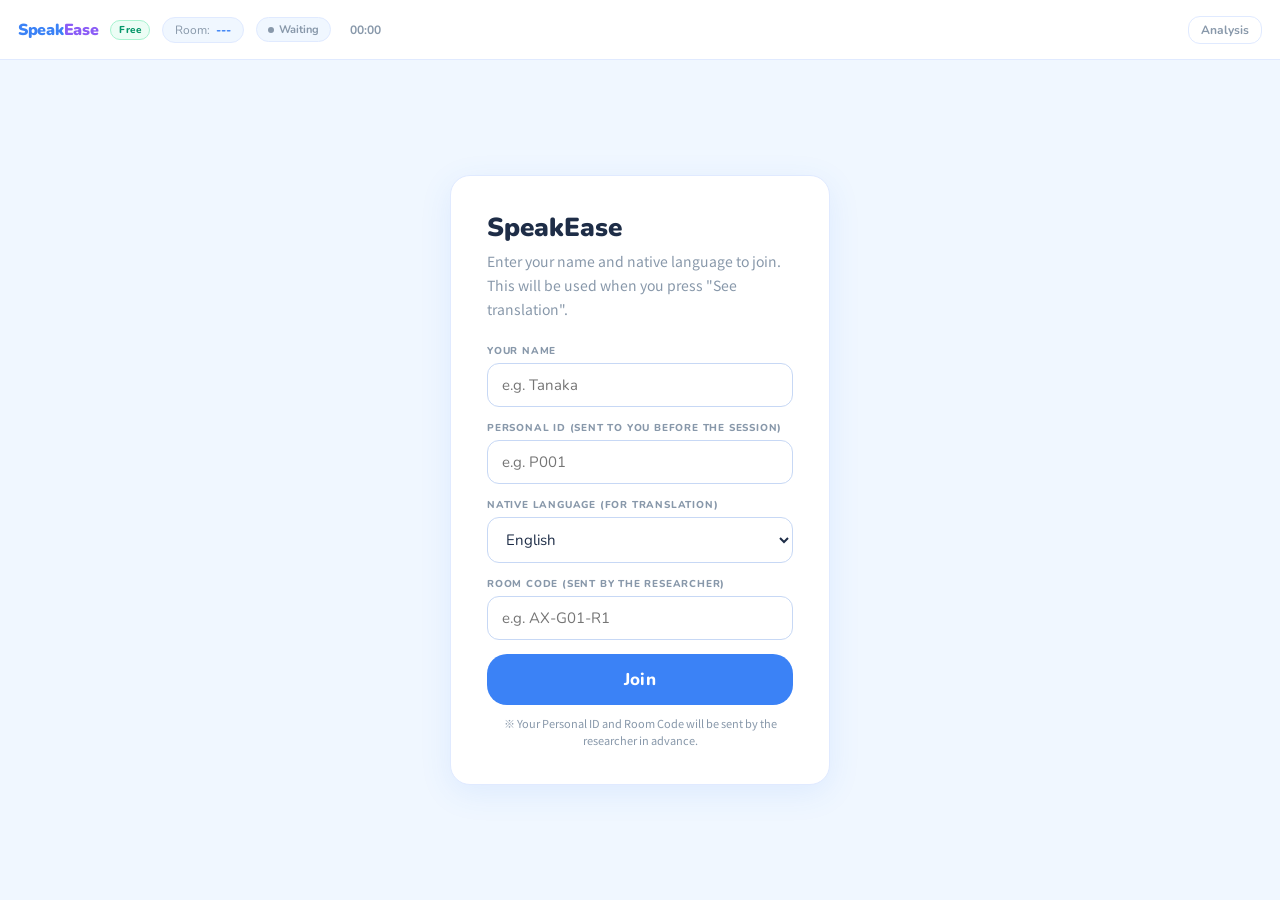
==== index.html @ 77d3d32c "Update index.html" ====
<!DOCTYPE html>
<html lang="en">
<head>
<meta charset="UTF-8">
<meta name="viewport" content="width=device-width, initial-scale=1.0">
<title>SpeakEase</title>
<link href="https://fonts.googleapis.com/css2?family=Nunito:wght@400;500;600;700;800;900&family=Noto+Sans+JP:wght@400;500;700&display=swap" rel="stylesheet">
<link rel="stylesheet" href="style.css">
</head>
<body>
<div class="app" id="app">

  <!-- トップバー -->
  <div class="topbar">
    <div class="logo">Speak<span>Ease</span></div>
    <div style="font-size:10px;font-weight:800;padding:2px 8px;border-radius:99px;background:#ecfdf5;border:1px solid #a7f3d0;color:#059669;letter-spacing:.05em">Free</div>
    <div class="room-pill">Room: <b id="roomDisp">---</b></div>
    <div class="rec-pill off" id="recPill">
      <div class="rec-dot"></div><span id="recTxt">Waiting</span>
    </div>
    <div class="timer-disp" id="timerDisp">00:00</div>
    <div class="tsep"></div>
    <button class="dash-btn" id="dashBtn" onclick="toggleDash()">Analysis</button>
  </div>

  <!-- 参加画面（英語固定・言語選択前） -->
  <div class="join-wrap" id="joinWrap">
    <div class="join-card">
      <div class="join-title">SpeakEase</div>
      <div class="join-sub">Enter your name and native language to join.<br>This will be used when you press "See translation".</div>
      <div class="f">
        <label>Your Name</label>
        <input type="text" id="nameIn" placeholder="e.g. Tanaka">
      </div>
      <div class="f">
        <label>Personal ID (sent to you before the session)</label>
        <input type="text" id="personIdIn" placeholder="e.g. P001">
      </div>
      <div class="f">
        <label>Native Language (for translation)</label>
        <select id="langIn">
          <option value="en">English</option>
          <optgroup label="Asia">
            <option value="ja">日本語</option>
            <option value="ko">한국어</option>
            <option value="zh">中文</option>
            <option value="ar">العربية</option>
            <option value="hi">हिन्दी</option>
            <option value="th">ภาษาไทย</option>
            <option value="vi">Tiếng Việt</option>
            <option value="id">Bahasa Indonesia</option>
            <option value="ms">Bahasa Melayu</option>
          </optgroup>
          <optgroup label="Europe">
            <option value="es">Español</option>
            <option value="pt">Português</option>
            <option value="fr">Français</option>
            <option value="de">Deutsch</option>
            <option value="it">Italiano</option>
            <option value="nl">Nederlands</option>
            <option value="ru">Русский</option>
            <option value="uk">Українська</option>
            <option value="pl">Polski</option>
            <option value="tr">Türkçe</option>
            <option value="el">Ελληνικά</option>
            <option value="sv">Svenska</option>
          </optgroup>
        </select>
      </div>
      <div class="f">
        <label>Room Code (sent by the researcher)</label>
        <input type="text" id="roomIn" placeholder="e.g. AX-G01-R1">
      </div>
      <button class="join-btn" onclick="join()">Join</button>
      <div class="join-note">※ Your Personal ID and Room Code will be sent by the researcher in advance.</div>
    </div>
  </div>

  <!-- 会議画面（参加後） -->
  <div class="meeting" id="meetingWrap" style="display:none">

    <!-- ログパネル -->
    <div class="log-panel">
      <div class="log-header">
        <div class="log-header-title" id="logHeaderTitle">TalkBoard</div>
      </div>
      <div class="log-area" id="logArea">
        <div class="log-empty" id="logEmpty">
          <div class="log-empty-icon">
            <svg viewBox="0 0 24 24" fill="none" stroke="currentColor" stroke-width="1.5" stroke-linecap="round" stroke-linejoin="round">
              <path d="M21 15a2 2 0 0 1-2 2H7l-4 4V5a2 2 0 0 1 2-2h14a2 2 0 0 1 2 2z"/>
            </svg>
          </div>
          <div class="log-empty-text" id="logEmptyText">Start speaking and it will appear here</div>
        </div>
      </div>

      <!-- GotIt!（理解度共有ボタン、誰でも押せる・双方向） -->
      <div class="understanding-row">
        <span class="understanding-lbl">GotIt?</span>
        <button class="understanding-btn" id="ubtn-happy" onclick="setUnderstanding('happy')" title="よくわかった">😊</button>
        <button class="understanding-btn" id="ubtn-neutral" onclick="setUnderstanding('neutral')" title="だいたいわかった">😐</button>
        <button class="understanding-btn" id="ubtn-confused" onclick="setUnderstanding('confused')" title="よくわからなかった">😕</button>
      </div>
      <div class="understanding-hint" id="understandingHint">Tap to share how well you're following along</div>

      <div class="controls">
        <button class="mic-btn idle" id="micBtn" onclick="toggleMic()">
          <svg viewBox="0 0 24 24" fill="none" stroke="currentColor" stroke-width="2" stroke-linecap="round" stroke-linejoin="round">
            <rect x="9" y="2" width="6" height="12" rx="3"/>
            <path d="M5 10a7 7 0 0 0 14 0"/>
            <line x1="12" y1="17" x2="12" y2="22"/>
            <line x1="8" y1="22" x2="16" y2="22"/>
          </svg>
          <div class="wf h" id="wf">
            <div class="wfb"></div><div class="wfb"></div><div class="wfb"></div>
            <div class="wfb"></div><div class="wfb"></div>
          </div>
          <span id="micLbl">ON</span>
        </button>
        <div class="ctrl-hint" id="ctrlHint">Listening... speak now</div>
        <button class="end-btn" id="endBtn" onclick="endSession()">End</button>
      </div>
    </div>

    <!-- サイドバー -->
    <div class="sidebar">
      <div class="side-sec">
        <div class="side-lbl" id="participantsLabel">Participants</div>
        <div id="pList"></div>
      </div>
      <div class="side-sec">
        <div class="side-lbl" id="langLabel">Translation language</div>
        <div class="lang-row">
          <select id="langSw" onchange="myLang=this.value">
            <option value="en">English</option>
            <optgroup label="Asia">
              <option value="ja">日本語</option>
              <option value="ko">한국어</option>
              <option value="zh">中文</option>
              <option value="ar">العربية</option>
              <option value="hi">हिन्दी</option>
              <option value="th">ภาษาไทย</option>
              <option value="vi">Tiếng Việt</option>
              <option value="id">Bahasa Indonesia</option>
              <option value="ms">Bahasa Melayu</option>
            </optgroup>
            <optgroup label="Europe">
              <option value="es">Español</option>
              <option value="pt">Português</option>
              <option value="fr">Français</option>
              <option value="de">Deutsch</option>
              <option value="it">Italiano</option>
              <option value="nl">Nederlands</option>
              <option value="ru">Русский</option>
              <option value="uk">Українська</option>
              <option value="pl">Polski</option>
              <option value="tr">Türkçe</option>
              <option value="el">Ελληνικά</option>
              <option value="sv">Svenska</option>
            </optgroup>
          </select>
        </div>
      </div>
      <div class="side-timer" id="sideTimer" style="display:none">00:00</div>

      <!-- ツール切り替えタブ（WordBridge / HelpBox） -->
      <div class="tool-tabs">
        <button class="tool-tab active" id="toolTabWordbridge" onclick="switchTool('wordbridge')">🌉 WordBridge</button>
        <button class="tool-tab" id="toolTabHelpbox" onclick="switchTool('helpbox')">🆘 HelpBox</button>
      </div>

      <!-- WordBridgeパネル -->
      <div class="tool-panel" id="wordbridgePanel">

          <!-- 話題レベルボタン（誰でも押せる／成長アイコン） -->
          <div class="wb-level-lbl" id="wbPickLevelLbl">Pick a topic level</div>
          <div class="wb-level-row">
            <button class="wb-level-btn beginner" onclick="selectTopicLevel('beginner')" id="lvlBtnBeginner">
              <span class="lvl-icon">🌱</span><span class="lvl-txt" id="lvlTxtBeginner">初級</span>
            </button>
            <button class="wb-level-btn intermediate" onclick="selectTopicLevel('intermediate')" id="lvlBtnIntermediate">
              <span class="lvl-icon">🌿</span><span class="lvl-txt" id="lvlTxtIntermediate">中級</span>
            </button>
            <button class="wb-level-btn advanced" onclick="selectTopicLevel('advanced')" id="lvlBtnAdvanced">
              <span class="lvl-icon">🌳</span><span class="lvl-txt" id="lvlTxtAdvanced">上級</span>
            </button>
          </div>

          <!-- ルーレット開始ボタン（自動で止まって確定するのでStopは廃止） -->
          <div class="wb-spin-row">
            <button class="wb-spin-btn start" id="wbStartBtn" onclick="startSpin()" disabled>▶ Start</button>
          </div>

          <!-- 選ばれた話題カード -->
          <div id="topicCard" class="wb-topic-card">
            👆 Pick a level to get a topic!
          </div>

          <!-- 単語レベルトグル（話題レベルとは独立） -->
          <div class="wb-word-lvl-row">
            <label for="wordLvlSel" id="wordLvlLbl">Word level</label>
            <select id="wordLvlSel" onchange="setWordLevel(Number(this.value))">
              <option value="1" id="wordLvlOpt1">初級 (Easy)</option>
              <option value="2" id="wordLvlOpt2" selected>中級 (Medium)</option>
              <option value="3" id="wordLvlOpt3">上級 (Hard)</option>
            </select>
          </div>

          <!-- 単語候補（タップで使用済みチェック） -->
          <div class="wb-lbl" id="wbLbl">Tap a word once you've used it</div>
          <div class="words-grid" id="wordsGrid">
            <div class="wb-empty" id="wbEmpty">Pick a topic level to see words</div>
          </div>
      </div>

      <!-- HelpBoxパネル -->
      <div class="tool-panel" id="helpboxPanel" style="display:none">

          <!-- HelpBox内タブ（固定フレーズ／会話サポート） -->
          <div class="help-subtabs">
            <button class="help-subtab active" id="helpSubTabFixed" onclick="switchHelpSubTab('fixed')">💬 <span id="helpSubTabFixedTxt">基本フレーズ</span></button>
            <button class="help-subtab" id="helpSubTabDynamic" onclick="switchHelpSubTab('dynamic')">🔄 <span id="helpSubTabDynamicTxt">会話サポート</span></button>
          </div>

          <div class="help-sub-panel" id="helpFixedPanel">
            <div class="wb-word-lvl-row">
              <label for="helpLvlSel" id="helpLvlLbl">Phrase level</label>
              <select id="helpLvlSel" onchange="renderHelpFixedTab(Number(this.value))">
                <option value="1" id="helpLvlOpt1">初級 (Easy)</option>
                <option value="2" id="helpLvlOpt2" selected>中級 (Medium)</option>
                <option value="3" id="helpLvlOpt3">上級 (Hard)</option>
              </select>
            </div>
            <div class="help-phrase-list" id="helpFixedList"></div>
          </div>

          <div class="help-sub-panel" id="helpDynamicPanel" style="display:none">
            <div class="help-dynamic-hint" id="helpDynamicHint">会話の進み具合に合わせてフレーズが変わります</div>
            <div class="help-phrase-list" id="helpDynamicList"></div>
          </div>
      </div>
    </div>
  </div>

  <!-- ダッシュボードオーバーレイ -->
  <div class="dash-overlay" id="dashOverlay">
    <div class="dash-head">
      <div class="dash-title" id="dashTitle">Session Report</div>
      <button class="dash-close" id="dashClose" onclick="toggleDash()">Close</button>
    </div>
    <div id="dashContent"></div>
  </div>
<!-- log_only 録音画面 -->
<div class="lo-screen" id="loScreen">
  <div class="lo-card">
    <div class="lo-top">
      <div class="logo">Speak<span>Ease</span></div>
      <div class="room-pill">Room <b id="loRoom">---</b></div>
    </div>
    <div class="lo-center">
      <div class="lo-dot"><span class="lo-ring"></span><span class="lo-core"></span></div>
      <div class="lo-title">Recording in progress</div>
      <p class="lo-sub">You can minimize this tab and talk on Zoom as usual. Your conversation is being recorded for the study.</p>
      <div class="lo-timer" id="loTimer">00:00</div>
      <div class="lo-name">Signed in as <span id="loName">---</span></div>
    </div>
    <button class="lo-finish" onclick="endSession()">Finish session</button>
    <p class="lo-hint">When your session ends, come back to this tab and tap Finish to answer a short questionnaire.</p>
  </div>
</div>
  
</div>

<script src="config.js"></script>
<script src="state.js"></script>
<script src="db.js"></script>
<script src="speech.js"></script>
<script src="wordbridge.js"></script>
<script src="helpbox.js"></script>
<script src="understanding.js"></script>
<script src="ui.js"></script>
<script src="dashboard.js"></script>
<script src="app.js"></script>

<!-- マイクテスト -->
<div id="micTest" style="display:none;position:fixed;inset:0;z-index:9998;
  background:#f0f7ff;align-items:center;justify-content:center;font-family:'Nunito',sans-serif">
  <div style="background:#fff;border-radius:24px;padding:40px 32px;max-width:420px;width:90%;
    text-align:center;box-shadow:0 8px 32px rgba(59,130,246,.1)">
    <div style="font-size:24px;font-weight:900;margin-bottom:8px">
      <span style="color:#3b82f6">Speak</span><span style="color:#8b5cf6">Ease</span>
    </div>
    <div id="mtIcon" style="font-size:56px;margin:20px 0">🎤</div>
    <div id="mtTitle" style="font-size:18px;font-weight:800;color:#1e293b;margin-bottom:10px">
      Mic check
    </div>
    <div id="mtMsg" style="font-size:14px;color:#64748b;line-height:1.7;margin-bottom:20px">
      Please say something in English<br>
      （英語で何か一言話してください）
    </div>
    <div id="mtHeard" style="font-size:14px;color:#3b82f6;font-weight:700;min-height:22px"></div>
    <button id="mtSkip" onclick="micTestPass(true)" style="display:none;margin-top:20px;
      padding:12px 24px;border:none;border-radius:14px;background:#3b82f6;color:#fff;
      font-size:15px;font-weight:800;cursor:pointer;font-family:'Nunito',sans-serif">
      Continue anyway / このまま続ける
    </button>
  </div>
</div>

</body>
</html>
---- style.css ----
:root {
  --bg:#f0f7ff; --white:#fff; --ink:#1e2d47; --ink2:#4a5568; --ink3:#8898aa;
  --blue:#3b82f6; --blue-l:#dbeafe; --blue-d:#1d4ed8; --blue-t:#bfdbfe;
  --green:#22c55e; --green-l:#dcfce7; --green-t:#86efac;
  --amber:#f59e0b; --amber-l:#fef3c7; --amber-t:#fde68a;
  --rose:#f43f5e; --rose-l:#ffe4e6;
  --purple:#8b5cf6; --purple-l:#ede9fe;
  --border:#e0eaff; --border2:#c7d8f5;
  --r:20px; --rs:12px; --t:.16s ease;
}
*,*::before,*::after{box-sizing:border-box;margin:0;padding:0}
html,body{height:100%;background:var(--bg);color:var(--ink);
  font-family:'Nunito','Noto Sans JP',sans-serif;font-size:15px;overflow:hidden}
.app{height:100vh;display:grid;grid-template-rows:60px 1fr auto}

/* ── トップバー ── */
.topbar{display:flex;align-items:center;gap:12px;padding:0 18px;
  background:var(--white);border-bottom:1px solid var(--border);z-index:20;flex-shrink:0}
.logo{font-size:16px;font-weight:900;color:var(--blue);letter-spacing:-.3px}
.logo span{color:var(--purple)}
.tsep{flex:1}
.room-pill{display:flex;align-items:center;gap:6px;padding:4px 12px;
  border-radius:99px;background:var(--bg);border:1px solid var(--border);
  font-size:12px;color:var(--ink3)}
.room-pill b{color:var(--blue);font-weight:800}
.rec-pill{display:flex;align-items:center;gap:5px;padding:4px 11px;
  border-radius:99px;font-size:11px;font-weight:700;transition:all .3s}
.rec-pill.on{background:var(--rose-l);border:1px solid rgba(225,29,72,.2);color:var(--rose)}
.rec-pill.off{background:var(--bg);border:1px solid var(--border);color:var(--ink3)}
.rec-dot{width:6px;height:6px;border-radius:50%;background:currentColor}
.rec-pill.on .rec-dot{animation:rdot 1.2s ease-in-out infinite}
@keyframes rdot{0%,100%{opacity:1}50%{opacity:.2}}
.timer-disp{font-size:12px;font-weight:700;color:var(--ink3);
  font-variant-numeric:tabular-nums;min-width:38px;text-align:right}
.dash-btn{padding:5px 12px;border-radius:var(--rs);border:1px solid var(--border);
  background:transparent;color:var(--ink3);font-size:12px;font-weight:700;
  cursor:pointer;transition:all var(--t);font-family:'Nunito',sans-serif}
.dash-btn:hover{background:var(--bg);color:var(--ink2)}

/* ── 参加画面 ── */
.join-wrap{display:flex;align-items:center;justify-content:center;
  height:100%;background:var(--bg)}
.join-card{background:var(--white);border:1px solid var(--border);
  border-radius:var(--r);padding:34px 36px;width:380px;
  box-shadow:0 8px 32px rgba(59,130,246,.1)}
.join-title{font-size:26px;font-weight:900;color:var(--ink);margin-bottom:5px}
.join-sub{font-size:14px;color:var(--ink3);margin-bottom:22px;
  font-family:'Noto Sans JP',sans-serif;line-height:1.7}
.f{margin-bottom:14px}
.f label{display:block;font-size:10px;font-weight:800;letter-spacing:.08em;
  text-transform:uppercase;color:var(--ink3);margin-bottom:5px}
.f input,.f select{width:100%;padding:11px 14px;border:1.5px solid var(--border2);
  border-radius:var(--rs);font-size:15px;font-family:'Nunito',sans-serif;
  color:var(--ink);background:var(--white);outline:none;transition:border-color var(--t)}
.f input:focus,.f select:focus{border-color:var(--blue)}
.join-btn{width:100%;padding:14px;border-radius:var(--r);border:none;
  background:var(--blue);color:#fff;font-size:17px;font-weight:800;
  cursor:pointer;transition:all var(--t);font-family:'Nunito',sans-serif;
  letter-spacing:.02em}
.join-btn:hover{background:var(--blue-d)}
.join-note{font-size:11px;color:var(--ink3);text-align:center;margin-top:10px;
  font-family:'Noto Sans JP',sans-serif;line-height:1.6}

/* ── メイン（参加後） ── */
.meeting{display:grid;grid-template-columns:1fr 320px;overflow:hidden;height:100%}

/* ── ログパネル ── */
.log-panel{display:flex;flex-direction:column;overflow:hidden;background:var(--white);
  border-right:1px solid var(--border)}
.log-header{display:flex;align-items:center;gap:8px;padding:10px 14px;
  border-bottom:1px solid var(--border);flex-shrink:0}
.log-header-title{font-size:13px;font-weight:700;color:var(--ink);flex:1}
.count-badge{font-size:11px;font-weight:700;padding:3px 10px;border-radius:99px}
.count-badge.me{background:var(--blue-l);color:var(--blue-d)}
.count-badge.other{background:var(--green-l);color:var(--green)}
.log-area{flex:1;overflow-y:auto;padding:14px;display:flex;flex-direction:column;gap:10px}
.log-empty{flex:1;display:flex;flex-direction:column;align-items:center;
  justify-content:center;gap:10px;color:var(--ink3);text-align:center;padding:30px}
.log-empty-icon{width:52px;height:52px;border-radius:50%;background:var(--bg);
  border:1px solid var(--border);display:flex;align-items:center;justify-content:center}
.log-empty-icon svg{width:22px;height:22px}
.log-empty-text{font-size:13px;font-family:'Noto Sans JP',sans-serif;line-height:1.7}

/* 吹き出し */
.entry{display:flex;flex-direction:column;gap:3px;animation:eIn .2s ease-out}
@keyframes eIn{from{opacity:0;transform:translateY(5px)}to{opacity:1;transform:translateY(0)}}
.entry.me{align-items:flex-end}
.entry.other{align-items:flex-start}
.e-meta{display:flex;align-items:center;gap:5px;padding:0 3px}
.e-name{font-size:11px;font-weight:700}
.entry.me .e-name{color:var(--blue-d)}
.entry.other .e-name{color:var(--green)}
.e-time{font-size:10px;color:var(--ink3)}
.bubble{padding:10px 14px;border-radius:var(--r);max-width:80%;position:relative}
.entry.me .bubble{background:var(--blue-l);border-radius:var(--r) var(--r) 3px var(--r)}
.entry.other .bubble{background:var(--bg);border:1px solid var(--border);
  border-radius:var(--r) var(--r) var(--r) 3px}
.b-en{font-size:17px;font-weight:700;line-height:1.55;color:var(--ink)}
.entry.me .b-en{color:#1e3a8a}
.b-trans{font-size:12px;color:var(--ink2);font-family:'Noto Sans JP',sans-serif;
  line-height:1.65;margin-top:6px;padding-top:6px;border-top:1px dashed var(--border2);
  display:none}
.b-trans.show{display:block}
.b-trans.loading{color:var(--ink3);font-style:italic}
.b-actions{display:flex;gap:6px;margin-top:6px;align-items:center;flex-wrap:wrap}
.trans-btn{display:inline-flex;align-items:center;gap:3px;padding:3px 9px;
  border-radius:6px;border:1px solid var(--border2);background:transparent;
  font-size:11px;font-weight:600;color:var(--ink3);cursor:pointer;
  transition:all var(--t);font-family:'Nunito',sans-serif}
.trans-btn:hover{border-color:var(--blue);color:var(--blue);background:var(--blue-l)}

/* ── コントロール ── */
.controls{padding:12px 14px;border-top:1px solid var(--border);flex-shrink:0;
  background:var(--white);display:flex;align-items:center;gap:10px}
.mic-btn{display:flex;align-items:center;gap:9px;padding:13px 26px;
  border-radius:var(--r);border:none;cursor:pointer;
  font-size:16px;font-weight:800;font-family:'Nunito',sans-serif;transition:all var(--t)}
.mic-btn.idle{background:var(--blue-l);color:var(--blue-d);border:2px solid var(--blue-t)}
.mic-btn.idle:hover{background:var(--blue);color:#fff}
.mic-btn.rec{background:var(--rose);color:#fff;
  animation:mp 1.2s ease-in-out infinite}
@keyframes mp{0%,100%{box-shadow:0 0 0 0 rgba(244,63,94,.3)}
  50%{box-shadow:0 0 0 10px rgba(244,63,94,0)}}
.mic-btn svg{width:20px;height:20px}
.wf{display:flex;align-items:center;gap:2px;height:14px}
.wf.h{display:none}
.wfb{width:2px;border-radius:1px;background:#fff;animation:wfv .75s ease-in-out infinite}
.wfb:nth-child(1){height:3px}.wfb:nth-child(2){height:8px;animation-delay:.1s}
.wfb:nth-child(3){height:12px;animation-delay:.2s}.wfb:nth-child(4){height:8px;animation-delay:.1s}
.wfb:nth-child(5){height:3px}
@keyframes wfv{0%,100%{transform:scaleY(.3)}50%{transform:scaleY(1)}}
.ctrl-hint{font-size:11px;color:var(--ink3);font-family:'Noto Sans JP',sans-serif;flex:1}
.end-btn{padding:7px 14px;border-radius:var(--rs);border:1px solid var(--border2);
  background:transparent;color:var(--ink3);font-size:12px;font-weight:700;
  cursor:pointer;transition:all var(--t);font-family:'Nunito',sans-serif}
.end-btn:hover{background:var(--rose-l);border-color:rgba(225,29,72,.3);color:var(--rose)}

/* ── サイドバー ── */
.sidebar{background:var(--white);display:flex;flex-direction:column;overflow:hidden}
.side-sec{padding:12px 13px;border-bottom:1px solid var(--border)}
.side-lbl{font-size:10px;font-weight:800;letter-spacing:.08em;text-transform:uppercase;
  color:var(--ink3);margin-bottom:8px}
.p-row{display:flex;align-items:center;gap:7px;margin-bottom:5px}
.av{width:26px;height:26px;border-radius:50%;display:flex;align-items:center;
  justify-content:center;font-size:11px;font-weight:800;flex-shrink:0}
.av.me{background:var(--blue-t);color:var(--blue-d)}
.av.other{background:var(--green-t);color:var(--green)}
.p-name{font-size:12px;font-weight:600;color:var(--ink);flex:1}
.p-understanding{font-size:14px;line-height:1;min-width:16px;text-align:center}
.p-cnt{font-size:12px;font-weight:700;color:var(--ink3)}

/* ── 理解度共有ボタン（😊😐😕） ── */
.understanding-row{display:flex;align-items:center;gap:6px;padding:8px 14px;
  border-top:1px solid var(--border);background:var(--white);flex-shrink:0}
.understanding-lbl{font-size:11px;color:var(--ink3);font-family:'Noto Sans JP',sans-serif;
  flex:1}
.understanding-btn{width:34px;height:34px;border-radius:50%;border:2px solid var(--border2);
  background:var(--white);font-size:17px;cursor:pointer;display:flex;align-items:center;
  justify-content:center;transition:all var(--t);line-height:1}
.understanding-btn:hover{border-color:var(--purple);background:var(--purple-l);transform:scale(1.08)}
.understanding-btn.active{border-color:var(--purple);background:var(--purple);
  transform:scale(1.1);box-shadow:0 2px 8px rgba(139,92,246,.35)}
.understanding-hint{font-size:10.5px;color:var(--ink3);text-align:center;
  padding:0 14px 6px;line-height:1.3;font-family:'Noto Sans JP',sans-serif}
.lang-row{display:flex;align-items:center;gap:6px}
.lang-row label{font-size:11px;color:var(--ink2);flex:1;
  font-family:'Noto Sans JP',sans-serif}
.lang-row select{padding:4px 7px;border:1px solid var(--border2);border-radius:var(--rs);
  font-size:11px;font-family:'Nunito',sans-serif;color:var(--ink);
  background:var(--white);outline:none}
.side-timer{display:none} /* トップバーのtimer-dispに一本化したため非表示 */

/* ── ツール切り替えタブ（WordBridge / HelpBox） ── */
.tool-tabs{display:flex;border-top:1px solid var(--border);flex-shrink:0}
.tool-tab{flex:1;padding:11px 6px;border:none;background:var(--white);
  color:var(--ink3);font-size:12px;font-weight:800;cursor:pointer;
  font-family:'Nunito',sans-serif;border-bottom:2px solid transparent;
  transition:all var(--t)}
.tool-tab:hover:not(.active){background:var(--bg)}
.tool-tab.active{color:var(--purple);border-bottom-color:var(--purple);background:var(--purple-l)}

/* ── WordBridge / HelpBox 共通パネル（常時表示・タブで切り替え） ── */
.tool-panel{flex:1;min-height:0;overflow-y:auto;padding:14px 12px 12px;
  display:flex;flex-direction:column;gap:10px;
  background:linear-gradient(180deg,#faf7ff 0%,var(--white) 140px)}

.wb-lbl{font-size:10px;font-weight:800;letter-spacing:.08em;text-transform:uppercase;
  color:var(--ink3)}
.wb-empty{font-size:12px;color:var(--ink3);font-family:'Noto Sans JP',sans-serif;
  padding:10px 2px;text-align:center}

/* 単語リスト（1列・タップでチェック） */
.words-grid{display:flex;flex-direction:column;gap:7px}
.word-chip{padding:12px 14px;border-radius:16px;border:2px solid var(--border2);
  background:var(--white);display:flex;align-items:center;gap:10px;
  cursor:pointer;user-select:none;
  transition:border-color var(--t),background var(--t),transform var(--t)}
.word-chip:hover{border-color:var(--purple);background:var(--purple-l);transform:translateX(2px)}
.word-chip:active{transform:scale(.98)}
.word-chip .chip-text{display:flex;flex-direction:column;gap:2px;flex:1;min-width:0}
.word-chip .en{font-size:16px;font-weight:800;color:var(--ink);line-height:1.25}
.word-chip .native{font-size:13px;font-weight:500;color:var(--ink3);
  font-family:'Noto Sans JP',sans-serif;line-height:1.25}
.word-chip .chip-check{width:22px;height:22px;border-radius:50%;border:2px solid var(--border2);
  flex-shrink:0;display:flex;align-items:center;justify-content:center;
  font-size:12px;color:transparent;transition:all var(--t)}
.word-chip.used{border-color:var(--green-t);background:var(--green-l)}
.word-chip.used .en{color:#15803d;text-decoration:line-through;text-decoration-color:#86efac}
.word-chip.used .chip-check{background:var(--green);border-color:var(--green);color:#fff}
.word-chip.animate-in{animation:chipIn .25s ease-out backwards}
@keyframes chipIn{from{opacity:0;transform:translateY(4px)}to{opacity:1;transform:translateY(0)}}

/* ── WordBridge: 話題レベルボタン（成長メタファー：🌱🌿🌳） ── */
.wb-level-lbl{font-size:10px;font-weight:800;letter-spacing:.08em;text-transform:uppercase;
  color:var(--ink3)}
.wb-level-row{display:flex;gap:7px}
.wb-level-btn{flex:1;display:flex;flex-direction:column;align-items:center;gap:3px;
  padding:10px 4px;border-radius:16px;font-family:'Nunito',sans-serif;
  cursor:pointer;transition:all var(--t);border:1.5px solid transparent;
  background:var(--bg)}
.wb-level-btn .lvl-icon{font-size:20px;line-height:1;transition:transform var(--t)}
.wb-level-btn .lvl-txt{font-size:11px;font-weight:800}
.wb-level-btn:hover{transform:translateY(-1px)}
.wb-level-btn:hover .lvl-icon{transform:scale(1.15)}
.wb-level-btn.beginner{color:#15803d}
.wb-level-btn.beginner.active{background:var(--green);color:#fff;border-color:var(--green);
  box-shadow:0 4px 10px rgba(34,197,94,.3);transform:translateY(-2px)}
.wb-level-btn.intermediate{color:var(--blue-d)}
.wb-level-btn.intermediate.active{background:var(--blue);color:#fff;border-color:var(--blue);
  box-shadow:0 4px 10px rgba(59,130,246,.3);transform:translateY(-2px)}
.wb-level-btn.advanced{color:#be123c}
.wb-level-btn.advanced.active{background:var(--rose);color:#fff;border-color:var(--rose);
  box-shadow:0 4px 10px rgba(244,63,94,.3);transform:translateY(-2px)}
.wb-level-btn:disabled{opacity:.4;cursor:not-allowed;transform:none!important}
.wb-level-btn:disabled:hover{transform:none!important}
.wb-level-btn:disabled .lvl-icon{transform:none!important}

/* ── WordBridge: ルーレット開始ボタン（Stopは廃止、自動停止のみ） ── */
.wb-spin-row{display:flex;gap:8px}
.wb-spin-btn{flex:1;padding:10px 4px;border-radius:14px;border:none;
  font-family:'Nunito',sans-serif;font-size:13px;font-weight:800;cursor:pointer;
  transition:all var(--t);color:#fff}
.wb-spin-btn.start{background:var(--purple)}
.wb-spin-btn.start:hover:not(:disabled){background:#7c3aed;transform:translateY(-1px)}
.wb-spin-btn:disabled{opacity:.35;cursor:not-allowed}

/* ── WordBridge: 選ばれた話題カード（ルーレット中はスピン演出） ── */
.wb-topic-card{position:relative;padding:14px 16px;border-radius:16px;
  background:linear-gradient(135deg,var(--purple-l) 0%,#f3e8ff 100%);
  border:1.5px solid #c4b5fd;font-size:14px;font-weight:800;color:#5b21b6;
  line-height:1.4;text-align:center}
.wb-topic-card.pop{animation:topicPop .35s cubic-bezier(.34,1.56,.64,1)}
@keyframes topicPop{0%{transform:scale(.94)}60%{transform:scale(1.02)}100%{transform:scale(1)}}
.wb-topic-card.spinning{background:linear-gradient(135deg,#ede9fe 0%,#ddd6fe 100%);
  animation:spinPulse .1s linear infinite;border-color:var(--purple)}
@keyframes spinPulse{0%{transform:scale(1)}50%{transform:scale(1.02)}100%{transform:scale(1)}}

/* ── WordBridge: 単語レベルトグル（話題レベルとは独立） ── */
.wb-word-lvl-row{display:flex;align-items:center;gap:6px}
.wb-word-lvl-row label{font-size:11px;font-weight:800;color:var(--ink3);white-space:nowrap}
.wb-word-lvl-row select{flex:1;padding:6px 8px;border-radius:10px;border:1.5px solid var(--border2);
  font-size:12px;font-weight:700;font-family:'Nunito',sans-serif;background:var(--white);
  color:var(--ink);outline:none}
.wb-word-lvl-row select:focus{border-color:var(--blue)}

/* ── HelpBox（amberカラーでWordBridgeと視覚的に区別） ── */
.help-subtabs{display:flex;gap:6px;background:var(--amber-l);padding:4px;border-radius:12px}
.help-subtab{flex:1;padding:8px 4px;border-radius:9px;border:none;background:transparent;
  color:#92400e;font-size:11px;font-weight:800;cursor:pointer;font-family:'Nunito',sans-serif;
  transition:all var(--t)}
.help-subtab.active{background:var(--amber);color:#fff;box-shadow:0 2px 6px rgba(245,158,11,.35)}
.help-phrase-list{display:flex;flex-direction:column;gap:8px}
.help-phrase-item{padding:12px 14px;border-radius:14px;background:var(--amber-l);
  border:1.5px solid var(--amber-t)}
.help-phrase-item .en{font-size:14px;font-weight:800;color:#78350f;line-height:1.4}
.help-phrase-item .jp{font-size:12px;color:#92400e;margin-top:3px;
  font-family:'Noto Sans JP',sans-serif;line-height:1.4}
.help-dynamic-hint{font-size:11px;color:var(--ink3);font-family:'Noto Sans JP',sans-serif;
  padding:2px 2px 4px}

/* キーボードフォーカス */
.wb-level-btn:focus-visible,.word-chip:focus-visible,.wb-spin-btn:focus-visible,
.tool-tab:focus-visible,.help-subtab:focus-visible{
  outline:2px solid var(--blue);outline-offset:2px}

@media (prefers-reduced-motion:reduce){
  .wb-topic-card.pop,.wb-topic-card.spinning,.word-chip.animate-in,
  .wb-level-btn,.wb-level-btn .lvl-icon,.wb-spin-btn,.word-chip{
    animation:none!important;transition:none!important}
}


/* ── ダッシュボード ── */
.dash-overlay{position:absolute;inset:0;background:var(--bg);overflow-y:auto;
  z-index:30;padding:20px;display:none}
.dash-overlay.show{display:block}
.dash-head{display:flex;align-items:center;gap:12px;margin-bottom:16px}
.dash-title{font-size:20px;font-weight:900;color:var(--ink);flex:1}
.dash-close{padding:7px 14px;border-radius:var(--rs);border:1px solid var(--border2);
  background:var(--white);color:var(--ink3);font-size:12px;font-weight:700;
  cursor:pointer;font-family:'Nunito',sans-serif;transition:all var(--t)}
.dash-close:hover{background:var(--bg)}
.dl-btns{display:flex;gap:8px;margin-bottom:18px}
.dl-btn{display:flex;align-items:center;gap:5px;padding:7px 14px;
  border-radius:var(--rs);border:1px solid var(--border2);background:var(--white);
  color:var(--ink2);font-size:12px;font-weight:700;cursor:pointer;
  transition:all var(--t);font-family:'Nunito',sans-serif}
.dl-btn:hover{border-color:var(--blue);color:var(--blue);background:var(--blue-l)}
.stats{display:grid;grid-template-columns:repeat(4,1fr);gap:10px;margin-bottom:16px}
.stat{background:var(--white);border:1px solid var(--border);
  border-radius:var(--r);padding:14px 16px}
.stat-v{font-size:26px;font-weight:900;color:var(--ink)}
.stat-l{font-size:11px;color:var(--ink3);margin-top:3px;font-family:'Noto Sans JP',sans-serif}
.stat.blue .stat-v{color:var(--blue-d)}.stat.green .stat-v{color:var(--green)}
.dash-row{display:grid;grid-template-columns:1fr 1fr;gap:12px;margin-bottom:16px}
.d-card{background:var(--white);border:1px solid var(--border);border-radius:var(--r);padding:14px}
.d-card-t{font-size:10px;font-weight:800;letter-spacing:.07em;text-transform:uppercase;
  color:var(--ink3);margin-bottom:10px}
.bar-row{display:flex;align-items:center;gap:8px;margin-bottom:7px}
.bar-nm{font-size:12px;font-weight:700;width:65px;flex-shrink:0}
.bar-nm.blue{color:var(--blue-d)}.bar-nm.green{color:var(--green)}
.bar-track{flex:1;height:6px;background:var(--border);border-radius:3px;overflow:hidden}
.bar-fill{height:100%;border-radius:3px}
.bar-fill.blue{background:var(--blue)}.bar-fill.green{background:var(--green)}
.bar-v{font-size:11px;color:var(--ink3);width:28px;text-align:right}
.wchips{display:flex;flex-wrap:wrap;gap:4px}
.wc{padding:3px 9px;background:var(--bg);border:1px solid var(--border);
  border-radius:4px;font-size:12px;color:var(--ink2)}
.log-tbl{width:100%;background:var(--white);border:1px solid var(--border);
  border-radius:var(--r);overflow:hidden;border-collapse:collapse}
.log-tbl th{padding:8px 12px;font-size:10px;font-weight:800;letter-spacing:.06em;
  text-transform:uppercase;color:var(--ink3);background:var(--bg);
  border-bottom:1px solid var(--border);text-align:left}
.log-tbl td{padding:8px 12px;font-size:12px;color:var(--ink2);
  border-bottom:1px solid var(--border);vertical-align:top;line-height:1.5}
.log-tbl tr:last-child td{border-bottom:none}
.log-tbl tr:hover td{background:var(--bg)}
.s-me{color:var(--blue-d);font-weight:700}.s-other{color:var(--green);font-weight:700}

::-webkit-scrollbar{width:4px}
::-webkit-scrollbar-thumb{background:var(--border);border-radius:2px}
.sp{display:inline-block;width:12px;height:12px;border:2px solid var(--border2);
  border-top-color:var(--blue);border-radius:50%;animation:spin .7s linear infinite;
  vertical-align:middle;margin-right:4px}
@keyframes spin{to{transform:rotate(360deg)}}

/* ── スマホ対応 ── */
@media (max-width:640px){
  .topbar{padding:0 10px;gap:6px}
  .logo{font-size:15px}
  .room-pill,.rec-pill{font-size:11px;padding:3px 8px}
  .timer-disp{font-size:11px;min-width:30px}
  .dash-btn{padding:5px 9px;font-size:11px}
  .join-card{width:92vw;padding:24px 18px}
  .meeting{grid-template-columns:1fr;grid-template-rows:1fr auto}
  .sidebar{border-left:none;border-top:1px solid var(--border);
    flex-direction:row;overflow-x:auto;overflow-y:hidden;
    min-height:56px;max-height:56px;flex-shrink:0}
  .side-sec{padding:6px 10px;border-bottom:none;
    border-right:1px solid var(--border);flex-shrink:0;min-width:fit-content}
  .side-lbl{font-size:9px;margin-bottom:3px}
  .p-row{gap:4px}
  .av{width:20px;height:20px;font-size:9px}
  .p-name{font-size:10px}
  .p-cnt{font-size:10px}
  .lang-row label{font-size:10px}
  .lang-row select{font-size:10px;padding:2px 4px}
  .tool-tab{padding:7px 4px;font-size:11px}
  .log-header{padding:7px 10px}
  .log-header-title{font-size:11px}
  .log-area{padding:8px 10px;gap:7px}
  .bubble{max-width:90%;padding:7px 10px}
  .b-en{font-size:15px}
  .trans-btn{font-size:10px;padding:2px 7px}
  .controls{padding:8px 10px;gap:6px}
  .understanding-row{padding:6px 10px;gap:4px}
  .understanding-lbl{font-size:10px}
  .understanding-btn{width:28px;height:28px;font-size:14px}
  .p-understanding{font-size:12px}
  .mic-btn{padding:13px 20px;font-size:15px;border-radius:var(--r)}
  .ctrl-hint{font-size:10px}
  .end-btn{padding:7px 9px;font-size:11px}
  .tool-panel{padding:10px 10px 8px;gap:8px}
  .word-chip{padding:9px 10px}
  .word-chip .en{font-size:14px}
  .word-chip .native{font-size:11px}
  .wb-level-btn{padding:8px 3px}
  .wb-level-btn .lvl-icon{font-size:17px}
  .wb-level-btn .lvl-txt{font-size:10px}
  .wb-topic-card{padding:11px 13px;font-size:12px}
  .wb-spin-btn{padding:8px 4px;font-size:12px}
  .wb-word-lvl-row select{font-size:11px}
  .help-subtab{padding:7px 4px;font-size:11px}
  .stats{grid-template-columns:repeat(2,1fr)}
  .dash-row{grid-template-columns:1fr}
  .log-tbl th,.log-tbl td{padding:5px 7px;font-size:11px}
}

/* ── 認証タブ ── */
.auth-tab{
  flex:1;padding:8px;border:none;background:transparent;
  font-size:14px;font-weight:700;color:var(--ink3);cursor:pointer;
  font-family:'Nunito',sans-serif;border-bottom:2px solid transparent;
  margin-bottom:-2px;
}
.auth-tab.active{color:var(--blue);border-bottom-color:var(--blue);}

body.log-only .tool-tabs,
body.log-only .tool-panel,
body.log-only .log-area,
body.log-only #pList { display:none; }
body.log-only .log-panel::after{
  content:"Recording in progress. Please talk on Zoom as usual.";
  display:flex; align-items:center; justify-content:center;
  height:100%; padding:24px; text-align:center;
  font-size:14px; color:#64748b; font-family:'Noto Sans JP',sans-serif;
}


/* ── log_only 録音画面 ── */
.lo-screen{position:absolute;inset:0;z-index:25;background:var(--bg);
  display:none;align-items:center;justify-content:center;padding:2rem}
body.log-only .lo-screen{display:flex}
body.log-only #dashContent .stats{display:none}   /* 終了レポートはアンケートだけ表示 */
.lo-card{width:420px;max-width:92vw;background:var(--white);border:1px solid var(--border);
  border-radius:var(--r);padding:24px 24px 28px;box-shadow:0 8px 32px rgba(59,130,246,.1)}
.lo-top{display:flex;align-items:center;justify-content:space-between;margin-bottom:28px}
.lo-center{text-align:center;padding:8px 0 24px}
.lo-dot{position:relative;width:14px;height:14px;margin:0 auto 24px}
.lo-ring{position:absolute;inset:0;border-radius:50%;background:var(--rose);
  animation:loPulse 1.6s ease-out infinite}
.lo-core{position:absolute;inset:0;border-radius:50%;background:var(--rose)}
@keyframes loPulse{0%{transform:scale(1);opacity:.5}70%{transform:scale(2.6);opacity:0}100%{opacity:0}}
.lo-title{font-size:24px;font-weight:900;color:var(--ink);margin-bottom:10px}
.lo-sub{font-size:14px;color:var(--ink3);line-height:1.7;max-width:300px;margin:0 auto;
  font-family:'Noto Sans JP',sans-serif}
.lo-timer{font-size:34px;font-weight:900;color:var(--ink);margin-top:24px;
  font-variant-numeric:tabular-nums}
.lo-name{font-size:12px;font-weight:700;color:var(--ink3);margin-top:4px}
.lo-finish{width:100%;border:none;background:var(--blue);color:#fff;font-size:16px;
  font-weight:800;padding:14px;border-radius:var(--r);cursor:pointer;
  font-family:'Nunito',sans-serif;letter-spacing:.02em}
.lo-finish:hover{background:var(--blue-d)}
.lo-hint{font-size:11px;color:var(--ink3);text-align:center;margin-top:11px;
  line-height:1.6;font-family:'Noto Sans JP',sans-serif}
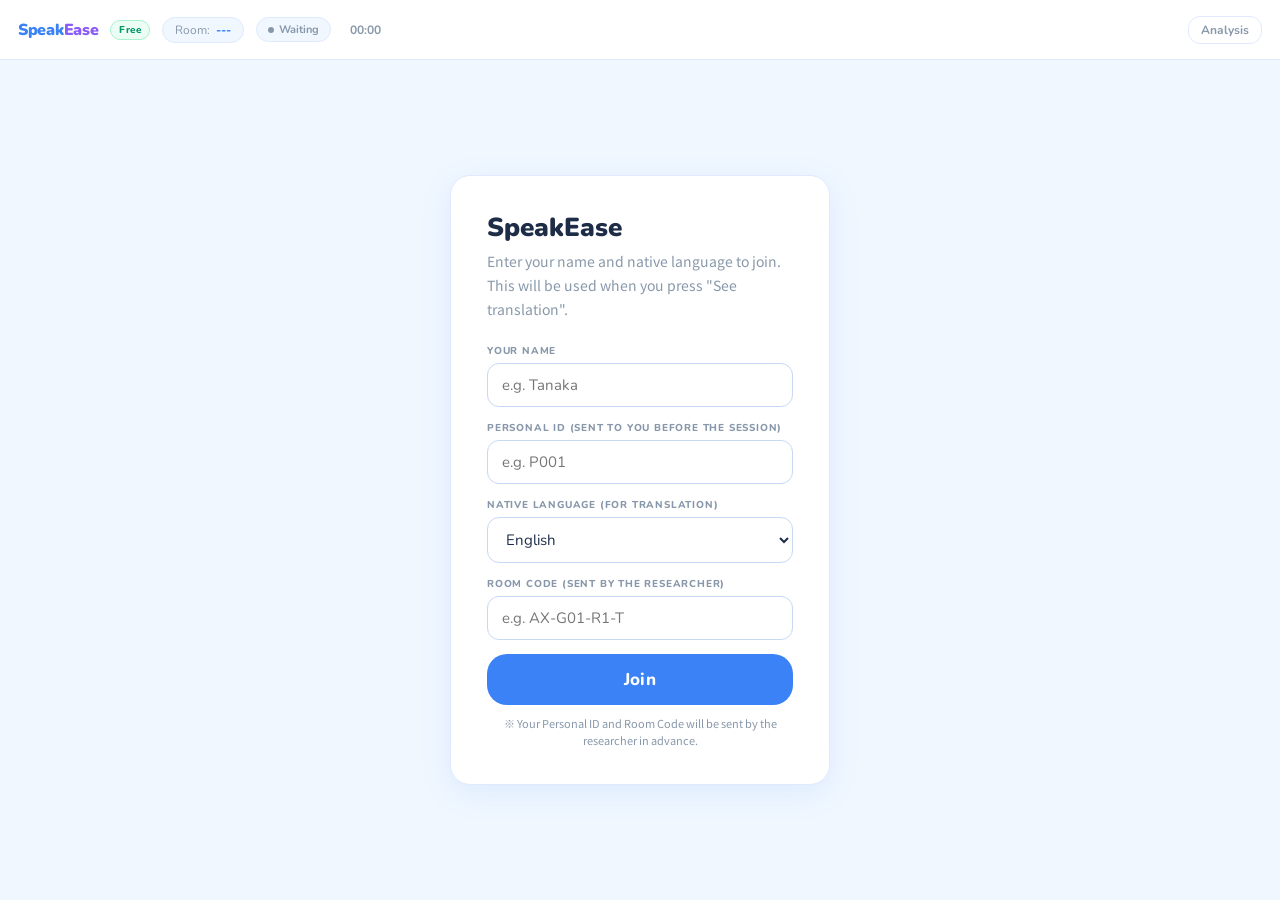
==== commit 266ee498: "Update index.html" ====
--- a/index.html
+++ b/index.html
@@ -69,7 +69,7 @@
       </div>
       <div class="f">
         <label>Room Code (sent by the researcher)</label>
-        <input type="text" id="roomIn" placeholder="e.g. AX-G01-R1">
+        <input type="text" id="roomIn" placeholder="e.g. AX-G01-R1-T">
       </div>
       <button class="join-btn" onclick="join()">Join</button>
       <div class="join-note">※ Your Personal ID and Room Code will be sent by the researcher in advance.</div>
@@ -129,7 +129,8 @@
         <div class="side-lbl" id="participantsLabel">Participants</div>
         <div id="pList"></div>
       </div>
-      <div class="side-sec">
+      <!-- 入室後は母国語を変更できない仕様のため、選択UIは非表示（langSw自体はapp.js側の処理で使うのでDOMには残す） -->
+      <div class="side-sec" style="display:none">
         <div class="side-lbl" id="langLabel">Translation language</div>
         <div class="lang-row">
           <select id="langSw" onchange="myLang=this.value">
--- a/style.css
+++ b/style.css
@@ -150,18 +150,18 @@
 .p-cnt{font-size:12px;font-weight:700;color:var(--ink3)}
 
 /* ── 理解度共有ボタン（😊😐😕） ── */
-.understanding-row{display:flex;align-items:center;gap:6px;padding:8px 14px;
+.understanding-row{display:flex;align-items:center;gap:10px;padding:10px 16px;
   border-top:1px solid var(--border);background:var(--white);flex-shrink:0}
-.understanding-lbl{font-size:11px;color:var(--ink3);font-family:'Noto Sans JP',sans-serif;
+.understanding-lbl{font-size:16px;font-weight:700;color:var(--ink2);font-family:'Noto Sans JP',sans-serif;
   flex:1}
-.understanding-btn{width:34px;height:34px;border-radius:50%;border:2px solid var(--border2);
-  background:var(--white);font-size:17px;cursor:pointer;display:flex;align-items:center;
+.understanding-btn{width:44px;height:44px;border-radius:50%;border:2px solid var(--border2);
+  background:var(--white);font-size:22px;cursor:pointer;display:flex;align-items:center;
   justify-content:center;transition:all var(--t);line-height:1}
 .understanding-btn:hover{border-color:var(--purple);background:var(--purple-l);transform:scale(1.08)}
 .understanding-btn.active{border-color:var(--purple);background:var(--purple);
   transform:scale(1.1);box-shadow:0 2px 8px rgba(139,92,246,.35)}
-.understanding-hint{font-size:10.5px;color:var(--ink3);text-align:center;
-  padding:0 14px 6px;line-height:1.3;font-family:'Noto Sans JP',sans-serif}
+.understanding-hint{font-size:13px;color:var(--ink3);text-align:center;
+  padding:0 16px 8px;line-height:1.4;font-family:'Noto Sans JP',sans-serif}
 .lang-row{display:flex;align-items:center;gap:6px}
 .lang-row label{font-size:11px;color:var(--ink2);flex:1;
   font-family:'Noto Sans JP',sans-serif}
